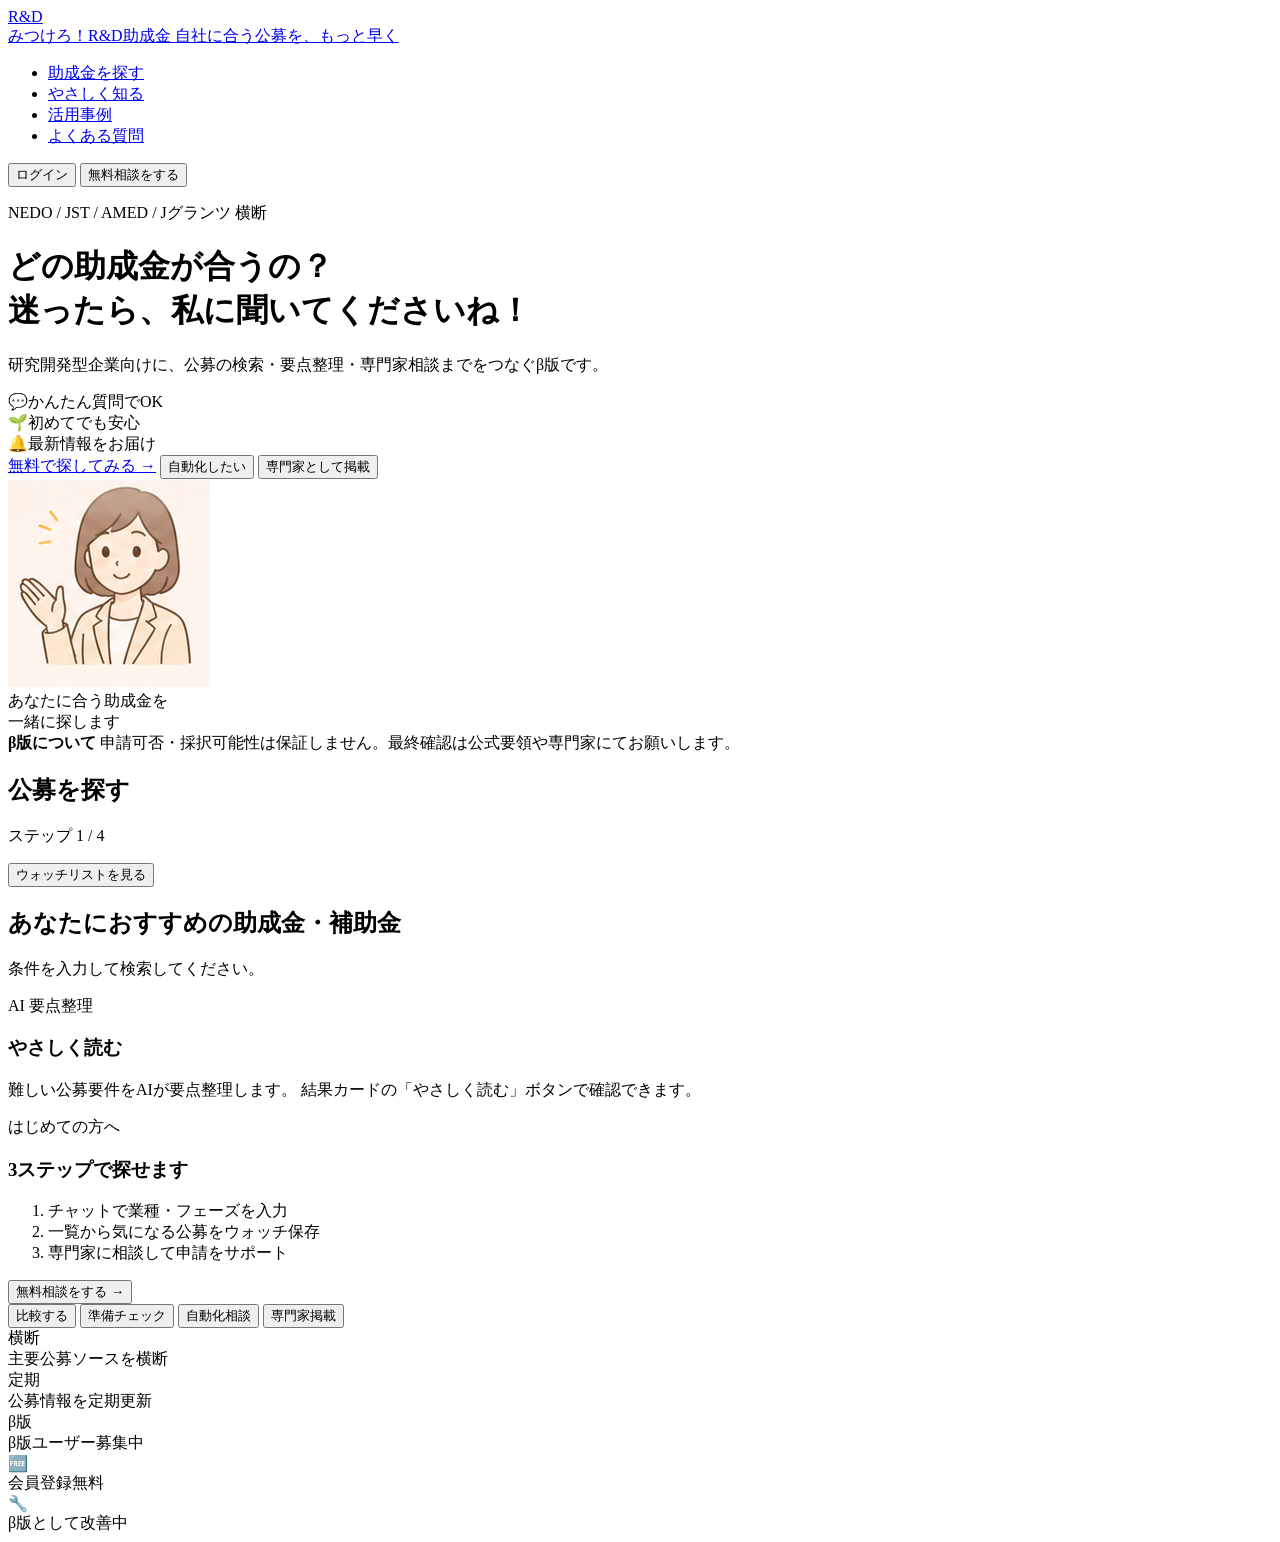
==== grant_mvp/static/index.html @ ca860a26 "Prepare β release for Render deployment - Switch HOST/PORT to Render-compatible defaults (0.0.0.0 / " ====
<!doctype html>
<html lang="ja">
<head>
  <meta charset="utf-8" />
  <meta name="viewport" content="width=device-width, initial-scale=1" />
  <title>研究開発資金ナビ β</title>
  <link rel="stylesheet" href="/style.css" />
</head>
<body>
<nav class="site-nav">
  <div class="site-nav__inner">
    <a class="site-nav__logo" href="/">
      <span class="logo-mark">R&D</span>
      <div class="logo-text-group">
        <span class="logo-text">みつけろ！R&D助成金</span>
        <span class="logo-sub">自社に合う公募を、もっと早く</span>
      </div>
    </a>
    <ul class="site-nav__links">
      <li><a href="#search">助成金を探す</a></li>
      <li><a href="#">やさしく知る</a></li>
      <li><a href="#">活用事例</a></li>
      <li><a href="#">よくある質問</a></li>
    </ul>
    <div class="site-nav__cta">
      <button class="button button--ghost">ログイン</button>
      <button class="button button--primary-warm" data-lead-type="feedback">無料相談をする</button>
    </div>
  </div>
</nav>
  <header class="hero">
    <div class="hero__copy">
      <p class="eyebrow">NEDO / JST / AMED / Jグランツ 横断</p>
      <h1>どの助成金が合うの？<br><span class="hero-accent">迷ったら、私に聞いてくださいね！</span></h1>
      <p class="lead">研究開発型企業向けに、公募の検索・要点整理・専門家相談までをつなぐβ版です。</p>
      <div class="trust-points">
        <div class="trust-point"><span class="trust-icon">💬</span><span>かんたん質問でOK</span></div>
        <div class="trust-point"><span class="trust-icon">🌱</span><span>初めてでも安心</span></div>
        <div class="trust-point"><span class="trust-icon">🔔</span><span>最新情報をお届け</span></div>
      </div>
      <div class="hero__actions">
        <a class="button button--primary-warm" href="#search">無料で探してみる →</a>
        <button class="button" data-lead-type="automation_pack">自動化したい</button>
        <button class="button" data-lead-type="expert_listing">専門家として掲載</button>
      </div>
    </div>
    <aside class="hero__preview">
      <div class="hero-character-wrap">
        <img
          src="images/assistant.png"
          alt="助成金探しを案内するアシスタント"
          class="hero-character-image"
        />
        <div class="hero-speech-bubble">
          あなたに合う助成金を<br>一緒に探します
        </div>
      </div>
      <div class="beta-notice">
        <strong>β版について</strong>
        申請可否・採択可能性は保証しません。最終確認は公式要領や専門家にてお願いします。
      </div>
    </aside>
  </header>

  <main>
    <section id="search" class="card chat-card">
      <div class="chat-header">
        <div>
          <h2>公募を探す</h2>
          <p class="chat-progress" id="chatProgress">ステップ 1 / 4</p>
        </div>
        <button class="button button--small" id="showWatchlist">ウォッチリストを見る</button>
      </div>
      <div id="chatMessages" class="chat-messages" aria-live="polite"></div>
      <div id="chatInput" class="chat-input-row" hidden>
        <input id="chatTextInput" type="text" class="chat-text-input" placeholder="自由に入力..." autocomplete="off" />
        <button id="chatSendBtn" type="button" class="button button--primary chat-send-btn">送信</button>
      </div>
    </section>

    <section class="layout">
      <div>
        <div class="section-title compact">
          <h2>あなたにおすすめの助成金・補助金</h2>
          <p id="resultMeta">条件を入力して検索してください。</p>
        </div>
        <div id="results" class="result-list"></div>
      </div>
      <aside class="side-panel">
        <div class="side-feature-card side-feature-card--mint">
          <div class="side-feature-card__eyebrow">AI 要点整理</div>
          <h3 class="side-feature-card__title">やさしく読む</h3>
          <p class="side-feature-card__desc">
            難しい公募要件をAIが要点整理します。
            結果カードの「やさしく読む」ボタンで確認できます。
          </p>
        </div>
        <div class="side-feature-card side-feature-card--warm">
          <div class="side-feature-card__eyebrow">はじめての方へ</div>
          <h3 class="side-feature-card__title">3ステップで探せます</h3>
          <ol class="side-steps">
            <li>チャットで業種・フェーズを入力</li>
            <li>一覧から気になる公募をウォッチ保存</li>
            <li>専門家に相談して申請をサポート</li>
          </ol>
          <button class="button button--small button--primary-warm"
                  data-lead-type="feedback">無料相談をする →</button>
        </div>
        <div class="side-actions">
          <button class="button button--small" id="runCompare">比較する</button>
          <button class="button button--small" id="runReadiness">準備チェック</button>
          <button class="button button--small" data-lead-type="automation_pack">自動化相談</button>
          <button class="button button--small" data-lead-type="expert_listing">専門家掲載</button>
        </div>
        <div id="sideOutput" class="side-output"></div>
      </aside>
    </section>
  </main>

  <section class="trust-banner">
    <div class="trust-banner__inner">
      <div class="trust-stat">
        <div class="trust-stat__num">横断</div>
        <div class="trust-stat__label">主要公募ソースを横断</div>
      </div>
      <div class="trust-divider"></div>
      <div class="trust-stat">
        <div class="trust-stat__num">定期</div>
        <div class="trust-stat__label">公募情報を定期更新</div>
      </div>
      <div class="trust-divider"></div>
      <div class="trust-stat">
        <div class="trust-stat__num">β版</div>
        <div class="trust-stat__label">β版ユーザー募集中</div>
      </div>
      <div class="trust-divider"></div>
      <div class="trust-stat">
        <div class="trust-stat__icon">🆓</div>
        <div class="trust-stat__label">会員登録無料</div>
      </div>
      <div class="trust-divider"></div>
      <div class="trust-stat">
        <div class="trust-stat__icon">🔧</div>
        <div class="trust-stat__label">β版として改善中</div>
      </div>
    </div>
  </section>

  <dialog id="leadDialog">
    <form method="dialog" class="dialog-form" id="leadForm">
      <button type="button" class="dialog-close" aria-label="閉じる" data-dialog-close>×</button>
      <h2 id="leadTitle">お問い合わせ</h2>
      <p id="leadDescription">β版のため、送信内容をもとに個別確認します。</p>
      <input type="hidden" name="lead_type" />
      <input type="hidden" name="grant_id" />
      <input type="hidden" name="grant_title" />
      <label>お名前<input name="name" required /></label>
      <label>会社名<input name="company" /></label>
      <label>メールアドレス<input name="email" type="email" required /></label>
      <label>役割・肩書き<input name="role" placeholder="例：代表、研究開発責任者、中小企業診断士" /></label>
      <label>相談内容<textarea name="message" rows="5" placeholder="探している公募、申請で困っていること、掲載希望内容など"></textarea></label>
      <div class="form-actions">
        <button class="button button--primary" value="submit" type="submit">送信する</button>
        <button type="button" class="button" data-dialog-close>キャンセル</button>
      </div>
      <p class="form-note" id="leadStatus"></p>
    </form>
  </dialog>

  <script src="/app.js"></script>
</body>
</html>
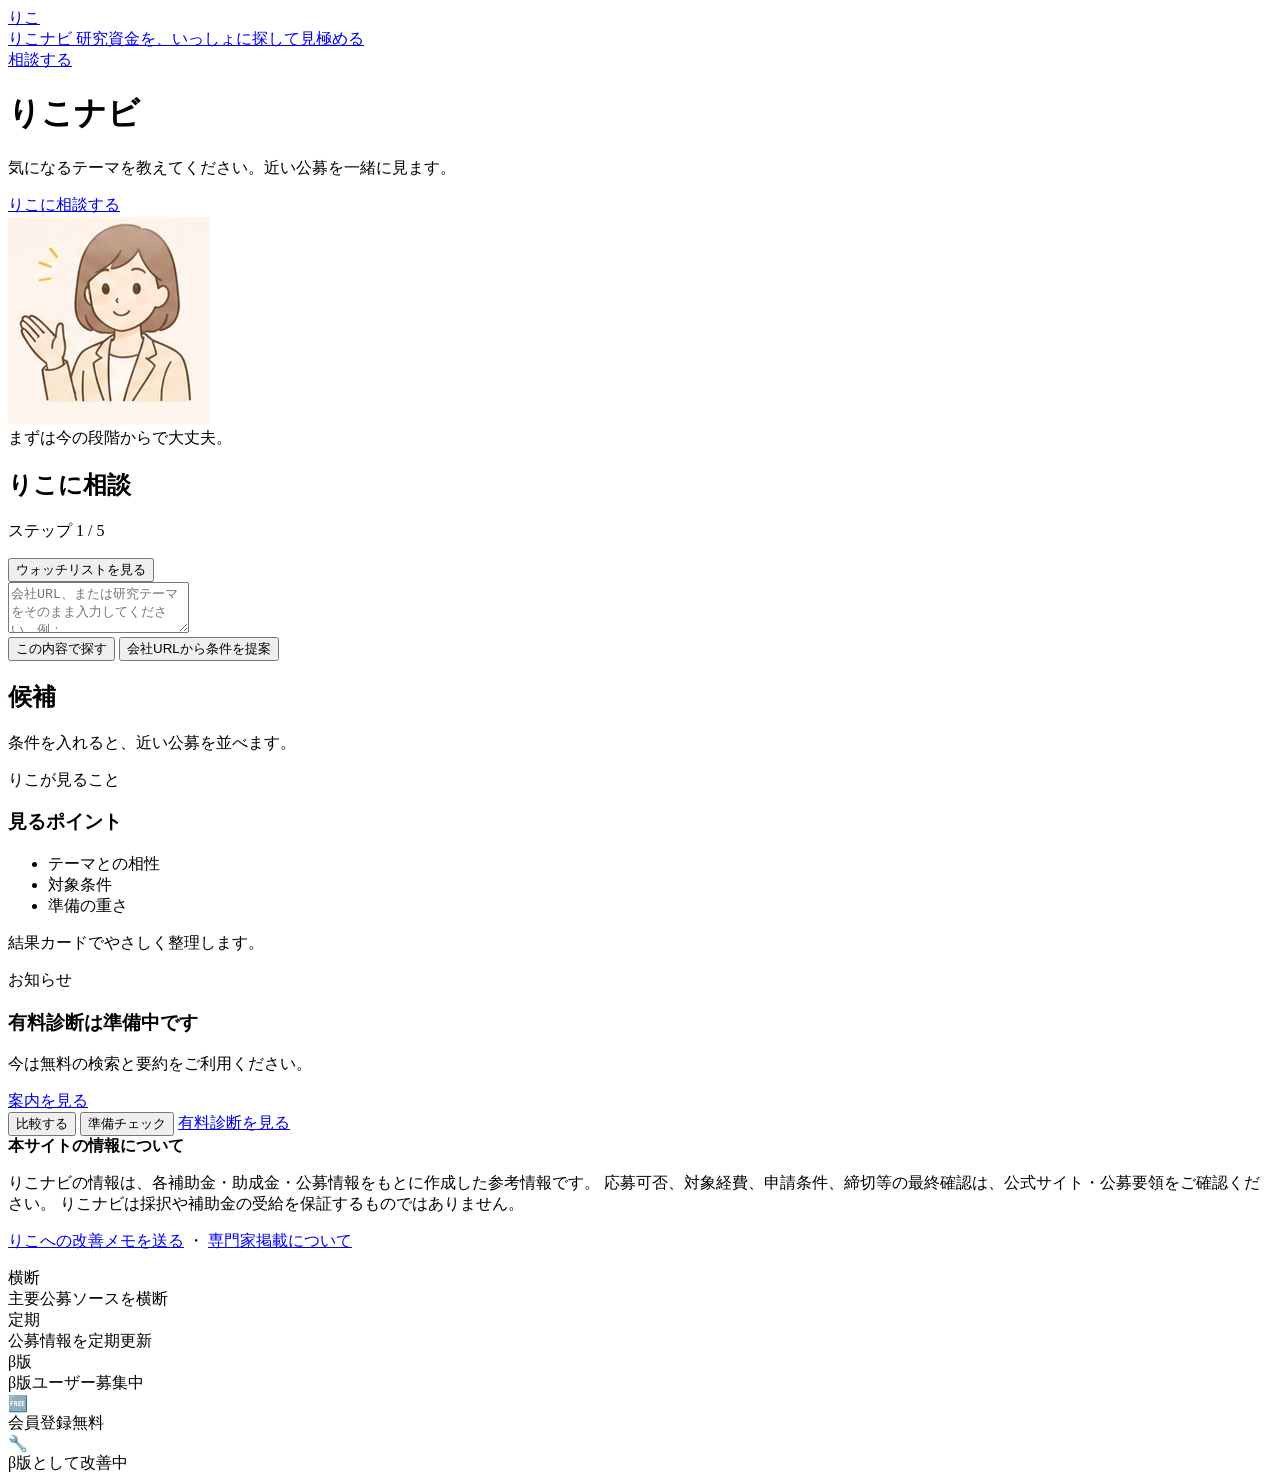
==== commit e1caf364: "Update Riko Navi beta for Render" ====
--- a/grant_mvp/static/index.html
+++ b/grant_mvp/static/index.html
@@ -3,45 +3,29 @@
 <head>
   <meta charset="utf-8" />
   <meta name="viewport" content="width=device-width, initial-scale=1" />
-  <title>研究開発資金ナビ β</title>
-  <link rel="stylesheet" href="/style.css" />
+  <title>りこナビ β｜研究資金を、いっしょに探して見極める</title>
+  <link rel="stylesheet" href="/style.css?v=20260531-url-auto" />
 </head>
 <body>
 <nav class="site-nav">
   <div class="site-nav__inner">
     <a class="site-nav__logo" href="/">
-      <span class="logo-mark">R&D</span>
+      <span class="logo-mark">りこ</span>
       <div class="logo-text-group">
-        <span class="logo-text">みつけろ！R&D助成金</span>
-        <span class="logo-sub">自社に合う公募を、もっと早く</span>
+        <span class="logo-text">りこナビ</span>
+        <span class="logo-sub">研究資金を、いっしょに探して見極める</span>
       </div>
     </a>
-    <ul class="site-nav__links">
-      <li><a href="#search">助成金を探す</a></li>
-      <li><a href="#">やさしく知る</a></li>
-      <li><a href="#">活用事例</a></li>
-      <li><a href="#">よくある質問</a></li>
-    </ul>
-    <div class="site-nav__cta">
-      <button class="button button--ghost">ログイン</button>
-      <button class="button button--primary-warm" data-lead-type="feedback">無料相談をする</button>
-    </div>
+    <div class="site-nav__spacer"></div>
+    <a class="button button--small button--ghost" href="#search">相談する</a>
   </div>
 </nav>
   <header class="hero">
     <div class="hero__copy">
-      <p class="eyebrow">NEDO / JST / AMED / Jグランツ 横断</p>
-      <h1>どの助成金が合うの？<br><span class="hero-accent">迷ったら、私に聞いてくださいね！</span></h1>
-      <p class="lead">研究開発型企業向けに、公募の検索・要点整理・専門家相談までをつなぐβ版です。</p>
-      <div class="trust-points">
-        <div class="trust-point"><span class="trust-icon">💬</span><span>かんたん質問でOK</span></div>
-        <div class="trust-point"><span class="trust-icon">🌱</span><span>初めてでも安心</span></div>
-        <div class="trust-point"><span class="trust-icon">🔔</span><span>最新情報をお届け</span></div>
-      </div>
+      <h1>りこナビ</h1>
+      <p class="lead">気になるテーマを教えてください。近い公募を一緒に見ます。</p>
       <div class="hero__actions">
-        <a class="button button--primary-warm" href="#search">無料で探してみる →</a>
-        <button class="button" data-lead-type="automation_pack">自動化したい</button>
-        <button class="button" data-lead-type="expert_listing">専門家として掲載</button>
+        <a class="button button--primary-warm" href="#search">りこに相談する</a>
       </div>
     </div>
     <aside class="hero__preview">
@@ -52,12 +36,8 @@
           class="hero-character-image"
         />
         <div class="hero-speech-bubble">
-          あなたに合う助成金を<br>一緒に探します
+          まずは今の段階からで大丈夫。
         </div>
-      </div>
-      <div class="beta-notice">
-        <strong>β版について</strong>
-        申請可否・採択可能性は保証しません。最終確認は公式要領や専門家にてお願いします。
       </div>
     </aside>
   </header>
@@ -66,13 +46,21 @@
     <section id="search" class="card chat-card">
       <div class="chat-header">
         <div>
-          <h2>公募を探す</h2>
-          <p class="chat-progress" id="chatProgress">ステップ 1 / 4</p>
+          <h2>りこに相談</h2>
+          <p class="chat-progress" id="chatProgress">ステップ 1 / 5</p>
         </div>
         <button class="button button--small" id="showWatchlist">ウォッチリストを見る</button>
       </div>
+      <div class="quick-start">
+        <textarea id="quickSearchText" rows="3" placeholder="会社URL、または研究テーマをそのまま入力してください。例：https://example.co.jp / 食品残渣を使った発酵素材の試作費を探したい"></textarea>
+        <div class="quick-start__actions">
+          <button class="button button--primary-warm" id="quickSearchBtn" type="button">この内容で探す</button>
+          <button class="button" id="companyUrlBtn" type="button">会社URLから条件を提案</button>
+        </div>
+      </div>
       <div id="chatMessages" class="chat-messages" aria-live="polite"></div>
       <div id="chatInput" class="chat-input-row" hidden>
+        <p id="chatInputHint" class="chat-input-hint">選択肢にないときだけ入力してください。</p>
         <input id="chatTextInput" type="text" class="chat-text-input" placeholder="自由に入力..." autocomplete="off" />
         <button id="chatSendBtn" type="button" class="button button--primary chat-send-btn">送信</button>
       </div>
@@ -81,41 +69,53 @@
     <section class="layout">
       <div>
         <div class="section-title compact">
-          <h2>あなたにおすすめの助成金・補助金</h2>
-          <p id="resultMeta">条件を入力して検索してください。</p>
+          <h2>候補</h2>
+          <p id="resultMeta">条件を入れると、近い公募を並べます。</p>
         </div>
         <div id="results" class="result-list"></div>
       </div>
       <aside class="side-panel">
         <div class="side-feature-card side-feature-card--mint">
-          <div class="side-feature-card__eyebrow">AI 要点整理</div>
-          <h3 class="side-feature-card__title">やさしく読む</h3>
-          <p class="side-feature-card__desc">
-            難しい公募要件をAIが要点整理します。
-            結果カードの「やさしく読む」ボタンで確認できます。
-          </p>
+          <div class="side-feature-card__eyebrow">りこが見ること</div>
+          <h3 class="side-feature-card__title">見るポイント</h3>
+          <ul class="side-steps">
+            <li>テーマとの相性</li>
+            <li>対象条件</li>
+            <li>準備の重さ</li>
+          </ul>
+          <p class="side-feature-card__desc">結果カードでやさしく整理します。</p>
         </div>
         <div class="side-feature-card side-feature-card--warm">
-          <div class="side-feature-card__eyebrow">はじめての方へ</div>
-          <h3 class="side-feature-card__title">3ステップで探せます</h3>
-          <ol class="side-steps">
-            <li>チャットで業種・フェーズを入力</li>
-            <li>一覧から気になる公募をウォッチ保存</li>
-            <li>専門家に相談して申請をサポート</li>
-          </ol>
-          <button class="button button--small button--primary-warm"
-                  data-lead-type="feedback">無料相談をする →</button>
+          <div class="side-feature-card__eyebrow">お知らせ</div>
+          <h3 class="side-feature-card__title">有料診断は準備中です</h3>
+          <p class="side-feature-card__desc">今は無料の検索と要約をご利用ください。</p>
+          <a class="button button--small" href="/paid.html">案内を見る</a>
         </div>
         <div class="side-actions">
           <button class="button button--small" id="runCompare">比較する</button>
           <button class="button button--small" id="runReadiness">準備チェック</button>
-          <button class="button button--small" data-lead-type="automation_pack">自動化相談</button>
-          <button class="button button--small" data-lead-type="expert_listing">専門家掲載</button>
+          <a class="button button--small" href="/paid.html">有料診断を見る</a>
         </div>
         <div id="sideOutput" class="side-output"></div>
       </aside>
     </section>
   </main>
+
+  <section class="site-disclaimer">
+    <div class="site-disclaimer__inner">
+      <strong>本サイトの情報について</strong>
+      <p>
+        りこナビの情報は、各補助金・助成金・公募情報をもとに作成した参考情報です。
+        応募可否、対象経費、申請条件、締切等の最終確認は、公式サイト・公募要領をご確認ください。
+        りこナビは採択や補助金の受給を保証するものではありません。
+      </p>
+      <p class="site-disclaimer__links">
+        <a href="#" data-lead-type="feedback">りこへの改善メモを送る</a>
+        <span aria-hidden="true">・</span>
+        <a href="#" data-lead-type="expert_listing">専門家掲載について</a>
+      </p>
+    </div>
+  </section>
 
   <section class="trust-banner">
     <div class="trust-banner__inner">
@@ -167,6 +167,6 @@
     </form>
   </dialog>
 
-  <script src="/app.js"></script>
+  <script src="/app.js?v=20260601-deadline-status"></script>
 </body>
 </html>
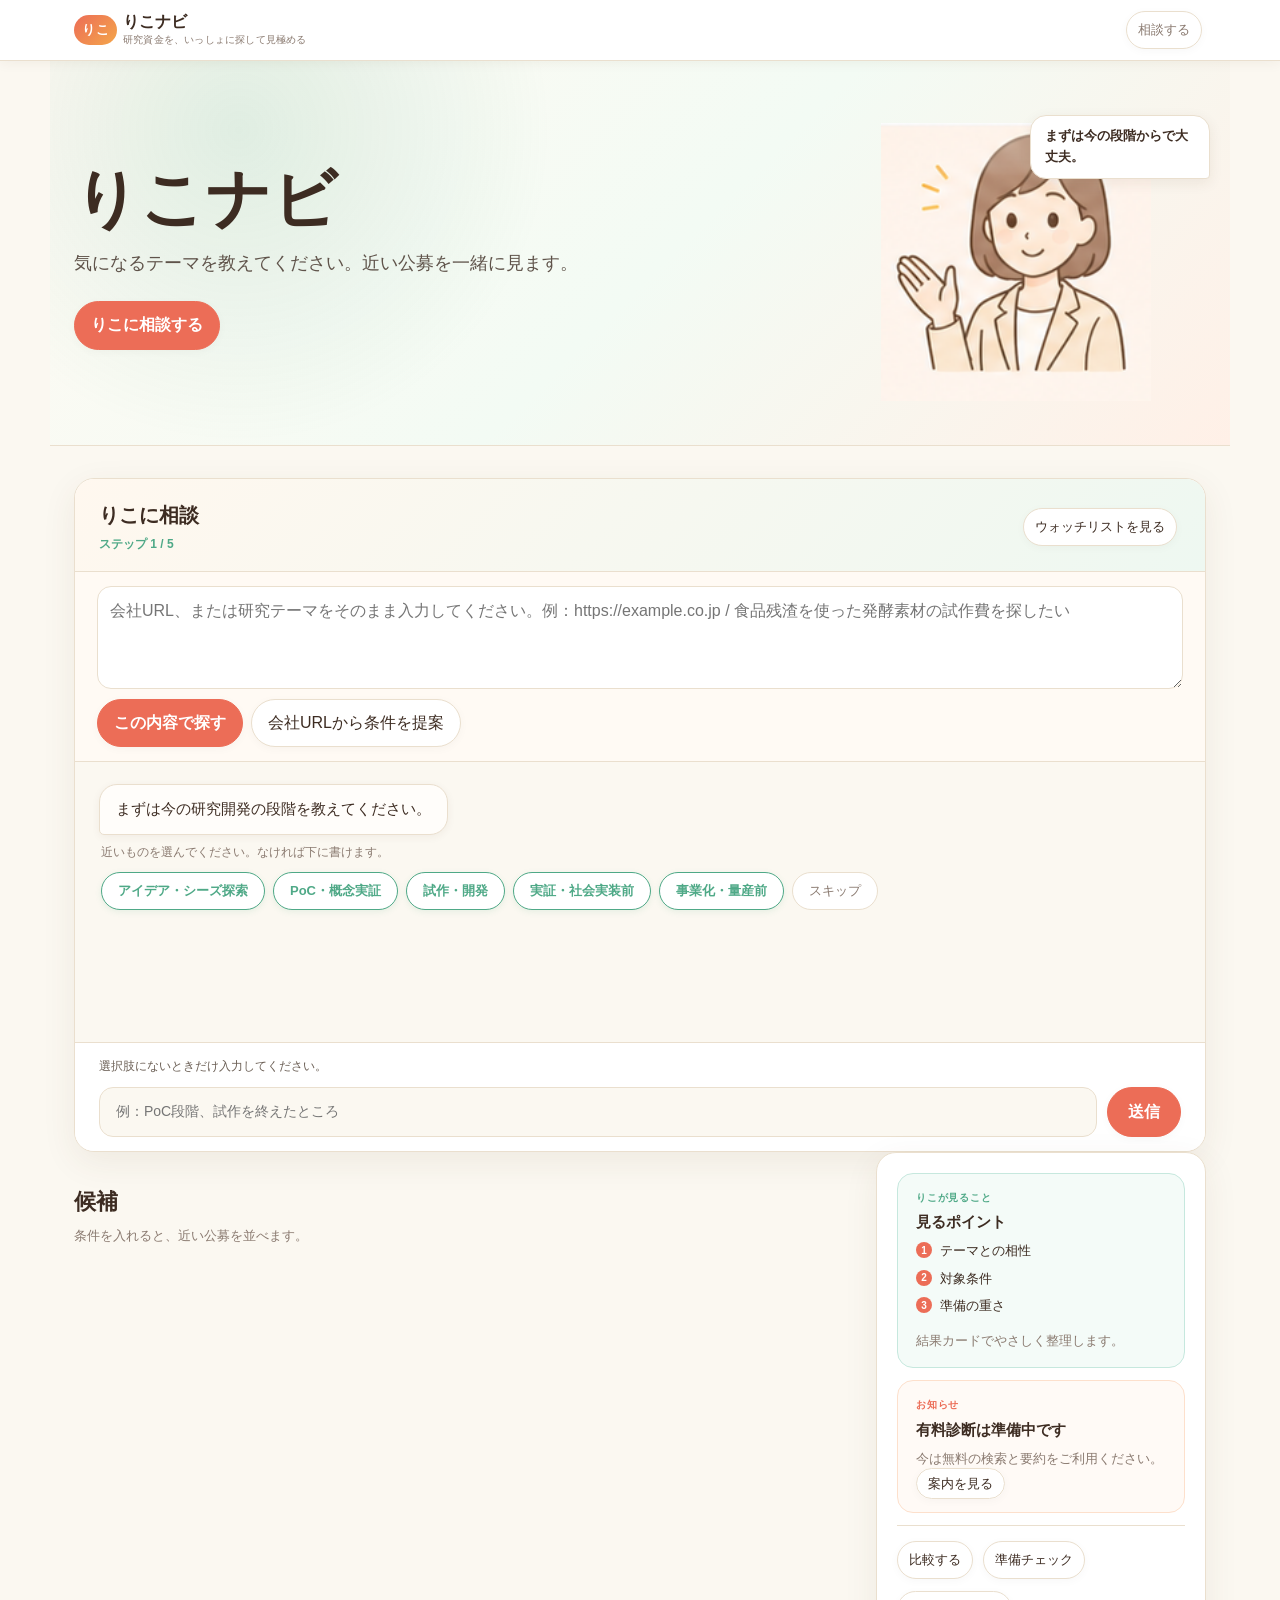
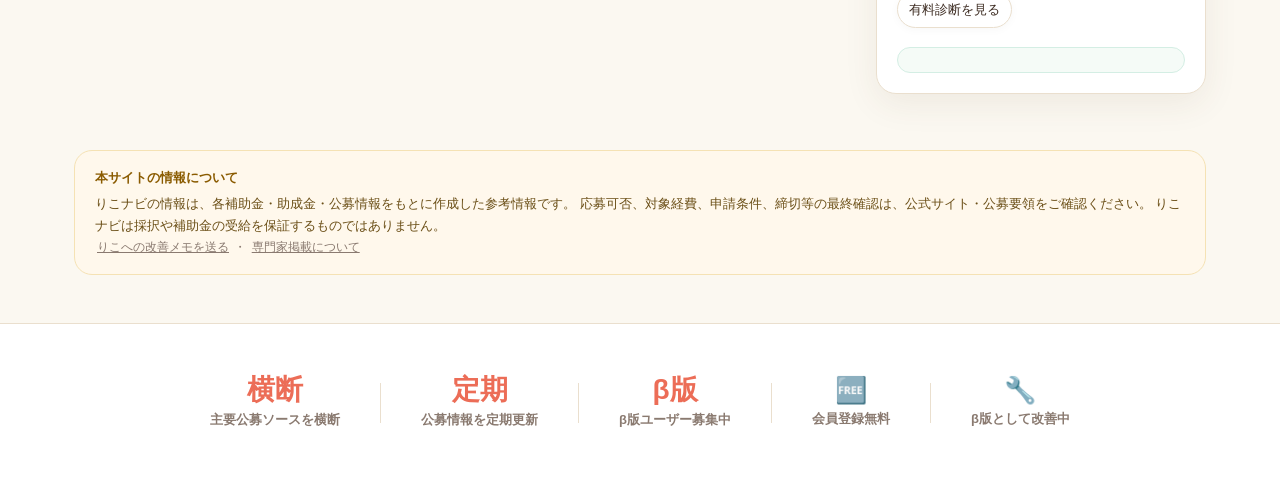
==== commit f325c5f0: "Improve friendly grant summaries" ====
--- a/grant_mvp/static/index.html
+++ b/grant_mvp/static/index.html
@@ -4,7 +4,7 @@
   <meta charset="utf-8" />
   <meta name="viewport" content="width=device-width, initial-scale=1" />
   <title>りこナビ β｜研究資金を、いっしょに探して見極める</title>
-  <link rel="stylesheet" href="/style.css?v=20260531-url-auto" />
+  <link rel="stylesheet" href="style.css?v=20260531-url-auto" />
 </head>
 <body>
 <nav class="site-nav">
@@ -167,6 +167,6 @@
     </form>
   </dialog>
 
-  <script src="/app.js?v=20260601-deadline-status"></script>
+  <script src="app.js?v=20260606-no-auto-focus"></script>
 </body>
 </html>
--- a/grant_mvp/static/style.css
+++ b/grant_mvp/static/style.css
@@ -0,0 +1,1132 @@
+:root{
+  --bg:#fbf8f1;
+  --card:#ffffff;
+  --ink:#3d2c22;
+  --muted:#8a7a70;
+  --line:#eadfce;
+  --accent:#ec6d57;
+  --accent-2:#4fa987;
+  --accent-3:#6f99d6;
+  --accent-warm:#f4a64a;
+  --shadow:0 10px 34px rgba(93,64,42,.08);
+  --radius-card:20px;
+}
+*{box-sizing:border-box}body{margin:0;background:var(--bg);color:var(--ink);font-family:-apple-system,BlinkMacSystemFont,"Hiragino Sans","Yu Gothic",sans-serif;line-height:1.65}button,input,select,textarea{font:inherit}main{max-width:1180px;margin:0 auto;padding:24px}.hero{display:grid;grid-template-columns:minmax(0,1fr) 320px;gap:28px;max-width:1180px;margin:0 auto;padding:56px 24px 28px}.eyebrow{color:var(--accent-2);font-weight:700;letter-spacing:.08em}.hero h1{font-size:clamp(32px,5vw,58px);line-height:1.08;margin:10px 0}.lead{font-size:18px;color:var(--muted);max-width:720px}.hero__actions,.form-actions{display:flex;gap:10px;flex-wrap:wrap;align-items:center}.button{border:1px solid var(--line);background:#fff;color:var(--ink);border-radius:999px;padding:10px 16px;cursor:pointer;text-decoration:none;box-shadow:0 2px 10px rgba(0,0,0,.03)}.button:hover{transform:translateY(-1px)}.button--primary{background:var(--accent);color:white;border-color:var(--accent)}.button--small{font-size:13px;padding:7px 11px;margin:3px 4px 3px 0}.notice,.card,.side-panel,.result-card,.mini-card{background:var(--card);border:1px solid var(--line);border-radius:24px;box-shadow:var(--shadow)}.notice{padding:20px;align-self:start}.card{padding:24px}.section-title h2{margin:0;font-size:26px}.section-title p{margin:4px 0 18px;color:var(--muted)}.compact{margin:28px 0 12px}.grid-form{display:grid;grid-template-columns:repeat(4,minmax(0,1fr));gap:14px}.grid-form label,.dialog-form label{display:flex;flex-direction:column;font-weight:700;font-size:13px;color:#554b42;gap:5px}.grid-form input,.grid-form select,.dialog-form input,.dialog-form textarea{border:1px solid var(--line);border-radius:14px;background:#fff;padding:11px 12px;color:var(--ink)}.wide{grid-column:1/-1}.source-box{border:1px dashed var(--line);border-radius:16px;padding:12px;display:flex;gap:16px;flex-wrap:wrap}.source-box label{display:inline-flex;flex-direction:row;align-items:center}.layout{display:grid;grid-template-columns:minmax(0,1fr) 330px;gap:22px}.result-list{display:grid;gap:14px}.result-card{padding:18px}.result-card h3{margin:0 0 8px;font-size:19px}.meta{display:flex;gap:8px;flex-wrap:wrap;margin:10px 0}.pill{display:inline-flex;border-radius:999px;padding:3px 9px;background:#f0e8de;color:#554b42;font-size:12px}.pill--score{background:#e4f0ec;color:#245f55;font-weight:700}.result-actions{display:flex;flex-wrap:wrap;gap:8px;margin-top:12px}.details{margin-top:12px;padding:12px;border-radius:14px;background:#fbf7f1;color:#413b35;white-space:pre-wrap}.side-panel{padding:18px;position:sticky;top:14px;align-self:start}.mini-card{box-shadow:none;padding:14px;margin:10px 0}.mini-card p{margin:6px 0;color:var(--muted);font-size:14px}.side-output{font-size:13px;background:#fbf7f1;border-radius:16px;padding:12px;margin-top:12px;white-space:pre-wrap;max-height:360px;overflow:auto}dialog{border:0;border-radius:24px;padding:0;box-shadow:0 24px 80px rgba(0,0,0,.28);max-width:560px;width:calc(100vw - 32px)}dialog::backdrop{background:rgba(38,31,24,.42)}.dialog-form{padding:24px;display:grid;gap:12px}.dialog-close{position:absolute;right:14px;top:12px;border:0;background:transparent;font-size:24px;cursor:pointer}.form-note{color:var(--accent-2);font-weight:700}@media(max-width:880px){.hero,.layout{grid-template-columns:1fr}.grid-form{grid-template-columns:1fr 1fr}.side-panel{position:static}}@media(max-width:620px){.grid-form{grid-template-columns:1fr}.hero{padding-top:32px}}
+.sum-source{font-size:11px;color:var(--muted);padding-bottom:8px;margin-bottom:10px;border-bottom:1px solid var(--line)}
+.sum-row{display:flex;gap:10px;padding:7px 0;border-bottom:1px solid #ede5db;align-items:flex-start}
+.sum-row:last-child{border-bottom:none}
+.sum-label{flex:0 0 120px;font-size:12px;font-weight:700;color:#7a6050;padding-top:3px}
+.sum-row>span,.sum-row>ul{flex:1;font-size:13px;line-height:1.6;margin:0;padding:0}
+.sum-row>ul{list-style:none;padding-left:0}
+.sum-row>ul li{padding:2px 0 2px 14px;position:relative}
+.sum-row>ul li::before{content:"•";position:absolute;left:0;color:var(--accent)}
+.sum-unknown{color:var(--muted);font-style:italic}
+.sum-row>ul.sum-unknown li{color:var(--muted)}
+@media(max-width:620px){.sum-row{flex-direction:column;gap:3px}.sum-label{flex:none;width:auto}}
+/* ---- Chat UI ---- */
+.chat-card{padding:0;overflow:hidden}
+.chat-header{display:flex;align-items:center;justify-content:space-between;padding:18px 22px 14px;border-bottom:1px solid var(--line)}
+.chat-header h2{margin:0;font-size:22px}
+.quick-start{padding:14px 22px;border-bottom:1px solid var(--line);background:#fffaf4;display:grid;gap:10px}
+.quick-start textarea{width:100%;border:1px solid var(--line);border-radius:14px;background:#fff;padding:11px 12px;color:var(--ink);resize:vertical}
+.quick-start__actions{display:flex;gap:8px;flex-wrap:wrap}
+.chat-progress{margin:2px 0 0;font-size:12px;color:var(--muted);font-weight:600}
+.chat-messages{padding:20px 22px;min-height:260px;max-height:440px;overflow-y:auto;display:flex;flex-direction:column;gap:14px}
+.chat-msg{display:flex;flex-direction:column;gap:8px}
+.chat-msg--bot{align-items:flex-start}
+.chat-msg--user{align-items:flex-end}
+.chat-bubble{max-width:82%;padding:11px 15px;border-radius:18px;font-size:15px;line-height:1.6;word-break:break-word}
+.chat-msg--bot .chat-bubble{background:var(--bg);border:1px solid var(--line);border-bottom-left-radius:5px}
+.chat-msg--user .chat-bubble{background:var(--accent);color:#fff;border-bottom-right-radius:5px}
+.chat-chips{display:flex;flex-wrap:wrap;gap:7px;padding:2px 0 2px 2px}
+.chip-btn{border:1.5px solid var(--accent-2);background:#fff;color:var(--accent-2);border-radius:999px;padding:6px 14px;font-size:13px;font-weight:600;cursor:pointer;transition:background .14s,color .14s}
+.chip-btn:hover:not(:disabled){background:var(--accent-2);color:#fff}
+.chip-btn--skip{border-color:var(--line);color:var(--muted);font-weight:400}
+.chip-btn--skip:hover:not(:disabled){background:var(--bg);color:var(--ink)}
+.chip-btn:disabled{opacity:.38;cursor:not-allowed}
+.chat-input-row{display:flex;flex-wrap:wrap;gap:10px;padding:14px 22px;border-top:1px solid var(--line);background:var(--bg)}
+.chat-input-row[hidden]{display:none}
+.chat-choice-hint,.chat-input-hint{font-size:12px;color:var(--muted);line-height:1.6;margin:0}
+.chat-choice-hint{padding-left:2px}
+.chat-input-hint{flex:0 0 100%}
+.chat-text-input{flex:1;border:1px solid var(--line);border-radius:14px;padding:10px 14px;font-size:14px;background:#fff;color:var(--ink);outline:none;transition:border-color .15s}
+.chat-text-input:focus{border-color:var(--accent-2)}
+.chat-send-btn{flex-shrink:0}
+/* ---- Summary card (やさしく読む) ---- */
+.sum-overview{font-size:16px;font-weight:700;line-height:1.6;color:var(--ink);padding:4px 0 2px}
+.sum-purpose{font-size:14px;color:var(--muted);line-height:1.6;padding-bottom:10px;border-bottom:1px solid var(--line)}
+.sum-tags{display:flex;flex-wrap:wrap;gap:6px;padding:10px 0}
+.sum-tag{display:inline-flex;align-items:center;gap:4px;background:var(--bg);border:1px solid var(--line);border-radius:999px;padding:4px 10px;font-size:12px;color:var(--muted)}
+.sum-section{padding:10px 0;border-bottom:1px solid var(--line)}
+.sum-section:last-child{border-bottom:none}
+.sum-section-head{font-size:13px;font-weight:700;color:var(--ink);margin-bottom:6px}
+.sum-list{margin:0;padding-left:0;list-style:none}
+.sum-list li{font-size:13px;line-height:1.65;padding:2px 0 2px 14px;position:relative;color:#413b35}
+.sum-list li::before{content:"·";position:absolute;left:0;color:var(--accent)}
+.sum-section:has(.sum-list) .sum-section-head{color:var(--accent-2)}
+.sum-soft-unknown{font-size:13px;color:var(--muted);font-style:italic;padding:8px 0}
+.match-reasons{margin-top:10px}
+.match-reasons-head{margin:0 0 4px;font-size:12px;font-weight:700;color:var(--accent-2)}
+.match-reasons ul{margin:0;padding-left:0;list-style:none;display:flex;flex-direction:column;gap:2px}
+.match-reasons li{font-size:12px;color:#554b42;padding-left:14px;position:relative}
+.match-reasons li::before{content:"→";position:absolute;left:0;color:var(--accent-2);font-size:10px;top:3px}
+
+/* ---- Site Nav ---- */
+.site-nav {
+  background: #fff;
+  border-bottom: 1px solid var(--line);
+  position: sticky;
+  top: 0;
+  z-index: 100;
+  box-shadow: 0 2px 12px rgba(80,50,30,.06);
+}
+.site-nav__inner {
+  max-width: 1180px;
+  margin: 0 auto;
+  padding: 0 24px;
+  height: 60px;
+  display: flex;
+  align-items: center;
+  gap: 32px;
+}
+.site-nav__logo {
+  display: flex;
+  align-items: center;
+  gap: 6px;
+  text-decoration: none;
+  color: var(--ink);
+  font-weight: 800;
+  font-size: 18px;
+  flex-shrink: 0;
+}
+.logo-icon { font-size: 20px; }
+.logo-badge {
+  font-size: 11px;
+  background: var(--accent);
+  color: #fff;
+  border-radius: 6px;
+  padding: 1px 5px;
+  font-weight: 700;
+}
+.site-nav__links {
+  display: flex;
+  gap: 4px;
+  list-style: none;
+  margin: 0;
+  padding: 0;
+  flex: 1;
+}
+.site-nav__spacer { flex: 1; }
+.site-nav__links a {
+  text-decoration: none;
+  color: var(--muted);
+  font-size: 14px;
+  font-weight: 600;
+  padding: 6px 12px;
+  border-radius: 8px;
+  transition: background .14s, color .14s;
+}
+.site-nav__links a:hover {
+  background: var(--bg);
+  color: var(--ink);
+}
+.site-nav__cta {
+  display: flex;
+  gap: 8px;
+  flex-shrink: 0;
+}
+.button--ghost {
+  background: transparent;
+  border: 1.5px solid var(--line);
+  color: var(--muted);
+}
+.button--ghost:hover {
+  border-color: var(--accent);
+  color: var(--accent);
+}
+.button--primary-warm {
+  background: var(--accent);
+  color: #fff;
+  border-color: var(--accent);
+  font-weight: 700;
+}
+.button--primary-warm:hover {
+  background: #e0553a;
+  transform: translateY(-1px);
+}
+.button--loading {
+  pointer-events: none;
+  opacity: .86;
+}
+.logo-mark {
+  background: linear-gradient(135deg, #ec6d57 0%, #f4a64a 100%);
+  color: #fff;
+  font-size: 13px;
+  font-weight: 900;
+  letter-spacing: .04em;
+  border-radius: 999px;
+  padding: 4px 8px;
+  flex-shrink: 0;
+}
+.logo-text-group {
+  display: flex;
+  flex-direction: column;
+  gap: 1px;
+}
+.site-nav__logo .logo-text {
+  font-size: 16px;
+  font-weight: 800;
+  color: var(--ink);
+  line-height: 1.2;
+}
+.site-nav__logo .logo-sub {
+  font-size: 10px;
+  color: var(--muted);
+  font-weight: 500;
+  letter-spacing: .02em;
+  max-width: 210px;
+  white-space: nowrap;
+  overflow: hidden;
+  text-overflow: ellipsis;
+}
+@media (max-width: 880px) { .site-nav__links { display: none; } }
+@media (max-width: 480px) { .logo-text-group { display: none; } }
+
+/* ---- Hero redesign ---- */
+.hero {
+  background:
+    radial-gradient(circle at 16% 18%, rgba(79,169,135,.16) 0, rgba(79,169,135,0) 30%),
+    linear-gradient(135deg, #fffaf3 0%, #f3fbf4 52%, #fff0e7 100%);
+  border-bottom: 1px solid var(--line);
+  grid-template-columns: minmax(0, 1fr) 380px;
+  align-items: center;
+  gap: 40px;
+  padding: 54px 24px 44px;
+}
+.hero h1 {
+  font-size: clamp(42px, 6vw, 64px);
+  line-height: 1.05;
+  margin: 0 0 14px;
+  letter-spacing: 0;
+}
+.hero .lead {
+  font-size: 18px;
+  line-height: 1.75;
+  margin: 0 0 22px;
+  max-width: 520px;
+  color: #5f534a;
+}
+.hero-accent { color: #d85f4b; }
+.trust-points {
+  display: flex;
+  gap: 10px;
+  flex-wrap: wrap;
+  margin: 24px 0 28px;
+}
+.trust-point {
+  display: flex;
+  align-items: center;
+  gap: 7px;
+  background: rgba(255,255,255,.84);
+  border: 1px solid #e5dccb;
+  border-radius: 999px;
+  padding: 7px 14px;
+  font-size: 13px;
+  font-weight: 600;
+  color: var(--ink);
+  box-shadow: 0 2px 8px rgba(80,50,30,.05);
+}
+.trust-icon { font-size: 16px; }
+.hero__preview {
+  display: flex;
+  flex-direction: column;
+  gap: 24px;
+  align-self: center;
+}
+.hero-chat-preview {
+  background: #fff;
+  border-radius: 20px;
+  border: 1px solid var(--line);
+  box-shadow: var(--shadow);
+  overflow: hidden;
+}
+.hcp-header {
+  display: flex;
+  align-items: center;
+  gap: 10px;
+  padding: 14px 18px;
+  border-bottom: 1px solid var(--line);
+  background: var(--bg);
+}
+.hcp-avatar { font-size: 28px; }
+.hcp-name { font-weight: 700; font-size: 14px; color: var(--ink); }
+.hcp-status { font-size: 11px; color: var(--accent-2); font-weight: 600; }
+.hcp-messages {
+  padding: 16px 18px;
+  display: flex;
+  flex-direction: column;
+  gap: 10px;
+}
+.hcp-msg { display: flex; }
+.hcp-msg--bot { justify-content: flex-start; }
+.hcp-msg--user { justify-content: flex-end; }
+.hcp-bubble {
+  max-width: 86%;
+  padding: 10px 14px;
+  border-radius: 16px;
+  font-size: 13px;
+  line-height: 1.55;
+}
+.hcp-msg--bot .hcp-bubble {
+  background: var(--bg);
+  border: 1px solid var(--line);
+  border-bottom-left-radius: 4px;
+  color: var(--ink);
+}
+.hcp-msg--user .hcp-bubble {
+  background: var(--accent);
+  color: #fff;
+  border-bottom-right-radius: 4px;
+}
+.hcp-chips-demo { display: flex; flex-wrap: wrap; gap: 6px; }
+.hcp-chip {
+  border: 1.5px solid var(--accent-2);
+  color: var(--accent-2);
+  border-radius: 999px;
+  padding: 5px 12px;
+  font-size: 12px;
+  font-weight: 600;
+}
+.hcp-chip--selected { background: var(--accent-2); color: #fff; }
+.hcp-footer {
+  display: flex;
+  align-items: center;
+  gap: 8px;
+  padding: 12px 18px;
+  border-top: 1px solid var(--line);
+  background: var(--bg);
+}
+.hcp-input-demo {
+  flex: 1;
+  background: #fff;
+  border: 1px solid var(--line);
+  border-radius: 10px;
+  padding: 9px 12px;
+  font-size: 13px;
+  color: var(--muted);
+}
+.hcp-send-demo {
+  background: var(--accent);
+  color: #fff;
+  border-radius: 999px;
+  padding: 8px 16px;
+  font-size: 13px;
+  font-weight: 700;
+  cursor: default;
+}
+.beta-notice {
+  background: #fff8f0;
+  border: 1px solid #fde4d0;
+  border-radius: 14px;
+  padding: 12px 16px;
+  font-size: 12px;
+  color: var(--muted);
+  line-height: 1.6;
+}
+.beta-notice strong {
+  color: var(--accent);
+  display: block;
+  margin-bottom: 3px;
+  font-size: 13px;
+}
+/* ---- Hero character ---- */
+.hero-character-wrap {
+  position: relative;
+  display: flex;
+  justify-content: center;
+  align-items: flex-end;
+  min-height: 280px;
+  padding-top: 8px;
+}
+.hero-character {
+  width: 220px;
+  height: auto;
+  display: block;
+  flex-shrink: 0;
+}
+.hero-character-image {
+  width: 270px;
+  max-width: 100%;
+  height: auto;
+  display: block;
+  object-fit: contain;
+  flex-shrink: 0;
+}
+.hero-speech-bubble {
+  position: absolute;
+  top: 0;
+  right: -4px;
+  background: #fff;
+  border: 1.5px solid var(--line);
+  border-radius: 16px 16px 4px 16px;
+  padding: 10px 14px;
+  font-size: 13px;
+  font-weight: 600;
+  color: var(--ink);
+  line-height: 1.6;
+  box-shadow: 0 4px 14px rgba(80,50,30,.08);
+  max-width: 180px;
+}
+@media (max-width: 880px) {
+  .hero { grid-template-columns: 1fr; }
+  .hero__preview { display: none; }
+}
+
+/* ---- Result Card redesign ---- */
+.result-list { display: grid; gap: 16px; }
+.result-card {
+  padding: 22px 24px;
+  border-radius: var(--radius-card);
+  transition: box-shadow .18s, transform .18s;
+}
+.result-card:hover {
+  box-shadow: 0 12px 40px rgba(80,50,30,.13);
+  transform: translateY(-2px);
+}
+.result-card h3 {
+  font-size: 18px;
+  font-weight: 800;
+  color: var(--ink);
+  line-height: 1.3;
+  margin: 0 0 10px;
+}
+.meta {
+  display: flex;
+  gap: 6px;
+  flex-wrap: wrap;
+  margin: 0 0 12px;
+}
+.pill {
+  display: inline-flex;
+  border-radius: 999px;
+  padding: 4px 10px;
+  background: #f5ede4;
+  color: #6b5040;
+  font-size: 12px;
+  font-weight: 600;
+  border: 1px solid #ede0d4;
+}
+.pill--score {
+  background: #e6f6f0;
+  color: #1e7a5e;
+  border-color: #c6e8de;
+  font-weight: 800;
+}
+.score-pill {
+  gap: 4px;
+}
+.score-pill--excellent {
+  background: #dff7e9;
+  color: #186b45;
+  border-color: #b7e7c8;
+}
+.score-pill--high {
+  background: #e5f7ef;
+  color: #1f7458;
+  border-color: #c3e8d8;
+}
+.score-pill--good {
+  background: #edf7df;
+  color: #55751d;
+  border-color: #d3e9ad;
+}
+.score-pill--mid {
+  background: #fff5d8;
+  color: #8a641c;
+  border-color: #f1d991;
+}
+.score-pill--watch {
+  background: #fff0df;
+  color: #935219;
+  border-color: #f2c79b;
+}
+.score-pill--low,
+.score-pill--far,
+.score-pill--very-low,
+.score-pill--bad {
+  background: #fff0ec;
+  color: #8c4035;
+  border-color: #f0beb5;
+}
+.score-pill--unknown {
+  background: #f2eee8;
+  color: var(--muted);
+  border-color: var(--line);
+}
+.score-guide {
+  display: grid;
+  gap: 5px;
+  margin: -2px 0 12px;
+  max-width: 540px;
+}
+.score-guide__bar {
+  height: 7px;
+  background: #f2e9dd;
+  border-radius: 999px;
+  overflow: hidden;
+}
+.score-guide__fill {
+  display: block;
+  height: 100%;
+  border-radius: inherit;
+}
+.score-guide__text {
+  font-size: 12px;
+  line-height: 1.55;
+  color: var(--muted);
+  font-weight: 600;
+}
+.result-card > p {
+  font-size: 14px;
+  color: var(--muted);
+  line-height: 1.65;
+  margin: 0 0 10px;
+}
+.match-reasons {
+  background: #f5fbf7;
+  border: 1px solid #d4eee4;
+  border-radius: 12px;
+  padding: 10px 14px;
+  margin: 10px 0 0;
+}
+.match-reasons-head {
+  margin: 0 0 6px;
+  font-size: 12px;
+  font-weight: 700;
+  color: var(--accent-2);
+}
+.match-reasons ul {
+  margin: 0;
+  padding-left: 0;
+  list-style: none;
+  display: flex;
+  flex-direction: column;
+  gap: 3px;
+}
+.match-reasons li {
+  font-size: 13px;
+  color: #2e5c43;
+  padding-left: 16px;
+  position: relative;
+  line-height: 1.5;
+}
+.match-reasons li::before {
+  content: "✓";
+  position: absolute;
+  left: 0;
+  color: var(--accent-2);
+  font-size: 11px;
+  font-weight: 700;
+  top: 2px;
+}
+.match-cautions {
+  background: #fff8ec;
+  border: 1px solid #f3d8a8;
+  border-radius: 12px;
+  padding: 10px 14px;
+  margin: 10px 0 0;
+}
+.match-cautions-head {
+  margin: 0 0 6px;
+  font-size: 12px;
+  font-weight: 800;
+  color: #9a5d12;
+}
+.match-cautions ul {
+  margin: 0;
+  padding-left: 0;
+  list-style: none;
+  display: grid;
+  gap: 4px;
+}
+.match-cautions li {
+  font-size: 13px;
+  color: #6b4a19;
+  padding-left: 17px;
+  position: relative;
+  line-height: 1.55;
+}
+.match-cautions li::before {
+  content: "!";
+  position: absolute;
+  left: 0;
+  top: 2px;
+  display: inline-grid;
+  place-items: center;
+  width: 12px;
+  height: 12px;
+  border-radius: 50%;
+  background: #f6b44b;
+  color: #fff;
+  font-size: 9px;
+  font-weight: 800;
+}
+.result-actions {
+  display: flex;
+  flex-wrap: wrap;
+  gap: 8px;
+  margin-top: 14px;
+  padding-top: 14px;
+  border-top: 1px solid var(--line);
+}
+.result-actions [data-action="summary"] {
+  background: #fff3ee;
+  border-color: #fdd4c4;
+  color: var(--accent);
+  font-weight: 700;
+}
+.result-actions [data-action="summary"]:hover {
+  background: var(--accent);
+  color: #fff;
+  border-color: var(--accent);
+}
+.result-actions [data-action="watch"] {
+  background: #f0faf6;
+  border-color: #c6e8de;
+  color: var(--accent-2);
+  font-weight: 600;
+}
+.result-actions [data-action="watch"]:hover {
+  background: var(--accent-2);
+  color: #fff;
+  border-color: var(--accent-2);
+}
+.result-actions [data-action="consult"] {
+  background: #f0f6ff;
+  border-color: #c4d8f8;
+  color: var(--accent-3);
+  font-weight: 600;
+}
+.result-actions [data-action="consult"]:hover {
+  background: var(--accent-3);
+  color: #fff;
+  border-color: var(--accent-3);
+}
+.details {
+  margin-top: 14px;
+  padding: 16px;
+  border-radius: 14px;
+  background: #f8fcfa;
+  border: 1px solid #d4eee4;
+  color: var(--ink);
+}
+
+/* ---- Chat UI redesign ---- */
+.chat-card {
+  border-radius: var(--radius-card);
+}
+.chat-header {
+  padding: 20px 24px 16px;
+  background: linear-gradient(135deg, #fff8ef 0%, #eef8f1 100%);
+}
+.chat-header h2 {
+  font-size: 20px;
+  font-weight: 800;
+}
+.chat-progress {
+  margin: 3px 0 0;
+  font-size: 12px;
+  color: var(--accent-2);
+  font-weight: 700;
+}
+.chat-messages {
+  padding: 22px 24px;
+  min-height: 280px;
+  max-height: 460px;
+  background: var(--bg);
+  gap: 16px;
+}
+.chat-bubble {
+  padding: 12px 16px;
+  border-radius: 18px;
+  line-height: 1.65;
+}
+.chat-msg--bot .chat-bubble {
+  background: #fffdfa;
+  box-shadow: 0 2px 8px rgba(80,50,30,.06);
+}
+.chat-msg--user .chat-bubble {
+  box-shadow: 0 2px 8px rgba(245,105,76,.22);
+}
+.chat-chips {
+  gap: 8px;
+  padding: 2px 0 4px 2px;
+}
+.chip-btn {
+  padding: 7px 16px;
+  transition: background .14s, color .14s, box-shadow .14s;
+  box-shadow: 0 2px 6px rgba(79,169,135,.12);
+}
+.chip-btn:hover:not(:disabled) {
+  box-shadow: 0 3px 10px rgba(79,169,135,.24);
+}
+.chip-btn--skip { box-shadow: none; }
+.chip-btn--skip:hover:not(:disabled) { box-shadow: none; }
+.chat-input-row {
+  padding: 14px 24px;
+  background: #fff;
+}
+.chat-choice-hint {
+  max-width: 82%;
+}
+.chat-input-hint {
+  color: #6b5f55;
+}
+.chat-text-input {
+  border-width: 1.5px;
+  padding: 11px 16px;
+  background: var(--bg);
+  transition: border-color .15s, box-shadow .15s;
+}
+.chat-text-input:focus {
+  border-color: var(--accent-2);
+  box-shadow: 0 0 0 3px rgba(79,169,135,.12);
+  background: #fff;
+}
+.chat-send-btn {
+  background: var(--accent);
+  color: #fff;
+  border-color: var(--accent);
+  font-weight: 700;
+  padding: 11px 20px;
+}
+.chat-send-btn:hover {
+  background: #e0553a;
+  border-color: #e0553a;
+}
+
+/* ---- Layout & Section title ---- */
+main { padding: 32px 24px; }
+.layout { gap: 28px; }
+.section-title.compact { margin: 32px 0 16px; }
+.section-title h2 {
+  font-size: 22px;
+  font-weight: 800;
+  color: var(--ink);
+}
+.section-title p {
+  font-size: 13px;
+  color: var(--muted);
+  margin: 5px 0 0;
+}
+
+/* ---- Side panel redesign ---- */
+.side-panel {
+  padding: 20px;
+  border-radius: var(--radius-card);
+}
+.side-panel__heading {
+  font-size: 13px;
+  font-weight: 700;
+  color: var(--muted);
+  text-transform: uppercase;
+  letter-spacing: .06em;
+  margin: 0 0 12px;
+}
+.mini-card {
+  border-radius: 16px;
+  padding: 16px;
+  margin: 0 0 10px;
+}
+.mini-card:last-of-type { margin-bottom: 0; }
+.mini-card__icon {
+  font-size: 22px;
+  margin-bottom: 6px;
+  display: block;
+}
+.mini-card strong {
+  font-size: 14px;
+  font-weight: 800;
+  color: var(--ink);
+  display: block;
+  margin-bottom: 4px;
+}
+.mini-card p {
+  font-size: 13px;
+  color: var(--muted);
+  line-height: 1.55;
+  margin: 0 0 10px;
+}
+.side-output {
+  font-size: 13px;
+  background: #f5fbf7;
+  border: 1px solid #d4eee4;
+  border-radius: 14px;
+  padding: 12px;
+  margin-top: 12px;
+  white-space: pre-wrap;
+  max-height: 360px;
+  overflow: auto;
+  color: var(--ink);
+}
+
+/* ---- Trust banner ---- */
+.trust-banner {
+  background: #fff;
+  border-top: 1px solid var(--line);
+  padding: 40px 24px;
+  margin-top: 48px;
+}
+.trust-banner__inner {
+  max-width: 1180px;
+  margin: 0 auto;
+  display: flex;
+  align-items: center;
+  justify-content: center;
+  flex-wrap: wrap;
+}
+.trust-stat {
+  display: flex;
+  flex-direction: column;
+  align-items: center;
+  gap: 5px;
+  padding: 12px 40px;
+  text-align: center;
+}
+.trust-stat__num {
+  font-size: 28px;
+  font-weight: 800;
+  color: var(--accent);
+  line-height: 1;
+}
+.trust-stat__num span { font-size: 18px; }
+.trust-stat__icon {
+  font-size: 26px;
+  line-height: 1;
+}
+.trust-stat__label {
+  font-size: 13px;
+  color: var(--muted);
+  font-weight: 600;
+}
+.trust-divider {
+  width: 1px;
+  height: 40px;
+  background: var(--line);
+  flex-shrink: 0;
+}
+@media (max-width: 720px) {
+  .trust-stat { padding: 10px 20px; }
+  .trust-divider { display: none; }
+}
+
+/* ---- Mobile ≤ 620px ---- */
+@media (max-width: 620px) {
+  main { padding: 16px; }
+
+  .hero { padding: 36px 16px 28px; }
+  .lead { font-size: 15px; }
+  .trust-points { gap: 8px; }
+  .trust-point { font-size: 12px; padding: 6px 11px; }
+  .hero__actions { gap: 8px; }
+
+  .chat-header { padding: 14px 16px 12px; }
+  .chat-messages { padding: 14px 16px; min-height: 200px; }
+  .chat-input-row { padding: 10px 16px; }
+  .chat-choice-hint { max-width: 100%; }
+  .chat-bubble { font-size: 14px; }
+
+  .section-title.compact { margin: 24px 0 12px; }
+  .section-title h2 { font-size: 18px; }
+
+  .result-card { padding: 16px; }
+  .result-actions { gap: 6px; }
+
+  .trust-banner { padding: 28px 16px; margin-top: 32px; }
+}
+
+/* ---- Sidebar feature cards ---- */
+.side-feature-card {
+  border: 1px solid var(--line);
+  border-radius: 16px;
+  padding: 16px 18px;
+  margin-bottom: 12px;
+}
+.side-feature-card__eyebrow {
+  font-size: 10px;
+  font-weight: 700;
+  letter-spacing: .08em;
+  text-transform: uppercase;
+  margin-bottom: 4px;
+}
+.side-feature-card__title {
+  font-size: 15px;
+  font-weight: 800;
+  color: var(--ink);
+  margin: 0 0 6px;
+}
+.side-feature-card__desc {
+  font-size: 13px;
+  color: var(--muted);
+  line-height: 1.65;
+  margin: 0;
+}
+.side-feature-card--mint {
+  background: #f4fbf8;
+  border-color: #c6e8de;
+}
+.side-feature-card--mint .side-feature-card__eyebrow { color: var(--accent-2); }
+.side-feature-card--warm {
+  background: #fffaf6;
+  border-color: #fde0cc;
+}
+.side-feature-card--warm .side-feature-card__eyebrow { color: var(--accent); }
+.side-steps {
+  list-style: none;
+  counter-reset: step;
+  padding: 0;
+  margin: 0 0 14px;
+  display: flex;
+  flex-direction: column;
+  gap: 8px;
+}
+.side-steps li {
+  counter-increment: step;
+  font-size: 13px;
+  color: var(--ink);
+  padding-left: 24px;
+  position: relative;
+  line-height: 1.5;
+}
+.side-steps li::before {
+  content: counter(step);
+  position: absolute;
+  left: 0;
+  top: 1px;
+  width: 16px;
+  height: 16px;
+  background: var(--accent);
+  color: #fff;
+  border-radius: 50%;
+  font-size: 10px;
+  font-weight: 700;
+  display: flex;
+  align-items: center;
+  justify-content: center;
+}
+.side-actions {
+  display: flex;
+  flex-wrap: wrap;
+  gap: 6px;
+  padding: 12px 0 4px;
+  border-top: 1px solid var(--line);
+}
+
+/* ---- Very small ≤ 380px ---- */
+@media (max-width: 380px) {
+  .site-nav__cta .button--ghost { display: none; }
+}
+
+/* ---- 応募判断バッジ（一覧カード） ---- */
+.judgement-badges {
+  display: flex;
+  flex-wrap: wrap;
+  gap: 6px;
+  margin: 8px 0 10px;
+}
+.j-badge {
+  display: inline-flex;
+  align-items: center;
+  padding: 2px 10px;
+  border-radius: 999px;
+  font-size: 12px;
+  line-height: 1.7;
+  background: #f3f4f6;
+  color: #374151;
+  border: 1px solid #e5e7eb;
+  white-space: normal;
+}
+.j-badge--risk-high { background: #fee2e2; color: #991b1b; border-color: #fecaca; }
+.j-badge--risk-mid  { background: #fef3c7; color: #92400e; border-color: #fde68a; }
+.j-badge--risk-low  { background: #dcfce7; color: #166534; border-color: #bbf7d0; }
+.j-badge--risk-unknown { background: #f3f4f6; color: #374151; border-color: #e5e7eb; }
+.j-badge--diff-s4, .j-badge--diff-s5 { background: #fde2e7; color: #9d174d; border-color: #fbcfe8; }
+.j-badge--diff-s3 { background: #fef3c7; color: #92400e; border-color: #fde68a; }
+.j-badge--diff-s1, .j-badge--diff-s2 { background: #e8f5ee; color: #1f6b4d; border-color: #c6e7d6; }
+.j-badge--prep-short { background: #e8f5ee; color: #1f6b4d; border-color: #c6e7d6; }
+.j-badge--prep-mid { background: #fef3c7; color: #92400e; border-color: #fde68a; }
+.j-badge--prep-long { background: #fde2e7; color: #9d174d; border-color: #fbcfe8; }
+.j-badge--prep-unknown, .j-badge--diff-unknown { background: #f3f4f6; color: #374151; border-color: #e5e7eb; }
+.j-badge--expert-high        { background: #ede9fe; color: #5b21b6; border-color: #ddd6fe; }
+.j-badge--expert-recommended { background: #e0f2fe; color: #075985; border-color: #bae6fd; }
+.j-badge--expert-optional    { background: #f3f4f6; color: #374151; border-color: #e5e7eb; }
+.j-badge--expert-unknown     { background: #f3f4f6; color: #374151; border-color: #e5e7eb; }
+
+/* ---- 詳細ページ（detail.html） ---- */
+.detail-main { max-width: 920px; margin: 0 auto; padding: 24px; display: grid; gap: 18px; }
+.detail-disclaimer { background: #fff8ec; border: 1px solid #f5e2b4; color: #6b4f17; border-radius: 18px; padding: 14px 18px; font-size: 13px; line-height: 1.7; }
+.detail-disclaimer strong { display: block; margin-bottom: 4px; color: #8a5b00; }
+.detail-disclaimer p { margin: 0; }
+.detail-head { padding: 24px; }
+.detail-head h1 { font-size: clamp(22px, 3.4vw, 30px); margin: 4px 0 8px; line-height: 1.3; }
+.detail-head .lead { font-size: 15px; color: var(--muted); margin: 0 0 14px; }
+.detail-facts { display: grid; grid-template-columns: repeat(auto-fit, minmax(180px, 1fr)); gap: 10px; margin: 12px 0 16px; }
+.detail-fact { background: var(--bg); border: 1px solid var(--line); border-radius: 14px; padding: 10px 12px; display: flex; flex-direction: column; gap: 2px; }
+.detail-fact__label { font-size: 11px; color: var(--muted); font-weight: 700; letter-spacing: .04em; }
+.detail-fact__value { font-size: 14px; color: var(--ink); font-weight: 600; word-break: break-word; }
+.detail-source-note { margin: -4px 0 14px; font-size: 12px; color: var(--muted); line-height: 1.6; }
+.detail-head-actions { display: flex; flex-wrap: wrap; gap: 8px; }
+.detail-loading { display: flex; align-items: center; gap: 14px; padding: 16px 18px; border-color: #f0d5b6; background: #fffaf3; }
+.detail-loading[hidden] { display: none; }
+.detail-loading__mark { flex: 0 0 auto; width: 42px; height: 42px; border-radius: 50%; display: grid; place-items: center; background: linear-gradient(135deg, #f08a6c, #f6c177); color: #fff; font-size: 12px; font-weight: 800; box-shadow: 0 8px 18px rgba(226, 118, 84, .22); }
+.detail-loading__body { flex: 1; min-width: 0; }
+.detail-loading__title { margin: 0 0 2px; font-size: 15px; font-weight: 800; color: #6f4d38; }
+.detail-loading__text { margin: 0; font-size: 13px; color: var(--muted); line-height: 1.6; }
+.detail-loading__dots { flex: 0 0 auto; width: 30px; height: 8px; border-radius: 999px; background: radial-gradient(circle closest-side, #d87058 90%, transparent) 0 50%/8px 8px no-repeat, radial-gradient(circle closest-side, #d87058 90%, transparent) 50% 50%/8px 8px no-repeat, radial-gradient(circle closest-side, #d87058 90%, transparent) 100% 50%/8px 8px no-repeat; animation: detailLoadingDots 1.1s infinite ease-in-out; }
+@keyframes detailLoadingDots { 0%, 100% { opacity: .35; transform: translateY(0); } 50% { opacity: 1; transform: translateY(-2px); } }
+.detail-section { padding: 22px; }
+.detail-section .section-title.compact { margin: 0 0 10px; }
+.detail-section--two { display: grid; grid-template-columns: 1fr 1fr; gap: 18px; }
+.detail-col-title { margin: 0 0 8px; font-size: 15px; }
+.detail-list { margin: 0; padding-left: 1.2em; color: #413b35; }
+.detail-list li { margin: 4px 0; line-height: 1.7; }
+.detail-list__empty { list-style: none; margin-left: -1.2em; color: var(--muted); font-size: 13px; }
+.detail-steps { margin: 0; padding-left: 1.2em; }
+.detail-steps li { margin: 6px 0; line-height: 1.7; }
+.detail-risks { list-style: none; padding: 0; margin: 0; display: grid; gap: 8px; }
+.detail-risk { display: flex; align-items: flex-start; gap: 10px; padding: 10px 12px; border-radius: 12px; border: 1px solid var(--line); background: #fff; }
+.detail-risk__level { flex: 0 0 auto; min-width: 32px; text-align: center; font-size: 12px; font-weight: 700; padding: 2px 8px; border-radius: 999px; background: #f3f4f6; color: #374151; }
+.detail-risk--high { background: #fff5f5; border-color: #fecaca; }
+.detail-risk--high .detail-risk__level { background: #fee2e2; color: #991b1b; }
+.detail-risk--medium { background: #fffaf0; border-color: #fde68a; }
+.detail-risk--medium .detail-risk__level { background: #fef3c7; color: #92400e; }
+.detail-risk--low { background: #f7fdf9; border-color: #bbf7d0; }
+.detail-risk--low .detail-risk__level { background: #dcfce7; color: #166534; }
+.detail-risk__text { flex: 1; line-height: 1.6; color: #413b35; }
+.detail-tags { list-style: none; padding: 0; margin: 0 0 8px; display: flex; flex-wrap: wrap; gap: 6px; }
+.detail-tag { display: inline-flex; padding: 4px 12px; border-radius: 999px; background: var(--bg); border: 1px solid var(--line); font-size: 13px; color: #554b42; }
+.detail-expert-note { color: var(--muted); font-size: 13px; margin: 4px 0 0; }
+.detail-cta { padding: 24px; text-align: center; background: linear-gradient(180deg, #fffaf0 0%, #fff 100%); }
+.detail-cta h2 { margin: 0 0 6px; font-size: 22px; }
+.detail-cta p { margin: 0 0 14px; color: var(--muted); }
+.detail-cta-actions { display: flex; flex-wrap: wrap; gap: 8px; justify-content: center; }
+.judgement-badges--lg .j-badge { font-size: 13px; padding: 6px 14px; }
+@media (max-width: 720px) {
+  .detail-section--two { grid-template-columns: 1fr; }
+  .detail-loading { align-items: flex-start; }
+}
+
+/* ---- 応募前チェック（check.html） ---- */
+.check-main .check-section { padding: 22px; }
+.check-restore-text { margin: 0 0 10px; color: #6b4f17; }
+.check-restore-actions { display: flex; gap: 8px; flex-wrap: wrap; }
+.check-questions { display: grid; gap: 14px; margin-top: 6px; }
+.check-question { border: 1px solid var(--line); border-radius: 16px; padding: 14px 16px; background: #fff; margin: 0; }
+.check-question legend { font-weight: 700; font-size: 14px; color: #413b35; padding: 0 6px; }
+.check-q-num { display: inline-block; background: var(--bg); border: 1px solid var(--line); border-radius: 999px; padding: 1px 8px; font-size: 11px; color: #554b42; margin-right: 4px; }
+.check-options { display: flex; flex-direction: column; gap: 6px; margin-top: 10px; }
+.check-option { display: flex; align-items: center; gap: 8px; padding: 6px 10px; border-radius: 10px; cursor: pointer; line-height: 1.5; }
+.check-option:hover { background: var(--bg); }
+.check-option input { margin: 0; }
+.check-validation { color: #991b1b; font-weight: 700; margin: 12px 0 0; font-size: 13px; }
+.check-form-actions { display: flex; gap: 8px; flex-wrap: wrap; margin-top: 16px; }
+.check-result .check-overall-comment { font-size: 15px; line-height: 1.7; margin: 0 0 14px; padding: 12px 14px; background: var(--bg); border: 1px solid var(--line); border-radius: 14px; }
+.check-badges { display: grid; grid-template-columns: repeat(3, minmax(0, 1fr)); gap: 10px; margin: 4px 0 18px; }
+.check-badge-block { background: #fff; border: 1px solid var(--line); border-radius: 14px; padding: 10px 12px; display: flex; flex-direction: column; gap: 4px; align-items: flex-start; }
+.check-badge-label { font-size: 11px; color: var(--muted); font-weight: 700; letter-spacing: .04em; }
+.check-badge { display: inline-flex; padding: 4px 12px; border-radius: 999px; font-size: 13px; font-weight: 700; background: #f3f4f6; color: #374151; border: 1px solid #e5e7eb; }
+.check-badge--risk-low  { background: #dcfce7; color: #166534; border-color: #bbf7d0; }
+.check-badge--risk-mid  { background: #fef3c7; color: #92400e; border-color: #fde68a; }
+.check-badge--risk-high { background: #fee2e2; color: #991b1b; border-color: #fecaca; }
+.check-badge--verdict-possible     { background: #e4f0ec; color: #245f55; border-color: #c7e0d8; }
+.check-badge--verdict-needs_review { background: #fef3c7; color: #92400e; border-color: #fde68a; }
+.check-badge--verdict-high_risk    { background: #fee2e2; color: #991b1b; border-color: #fecaca; }
+.check-result-block { margin: 14px 0; }
+.check-result-block h3 { margin: 0 0 8px; font-size: 15px; }
+.check-result-cta { display: flex; flex-wrap: wrap; gap: 8px; margin-top: 16px; }
+.check-expert-note { color: var(--muted); font-size: 12px; margin: 12px 0 0; line-height: 1.6; }
+@media (max-width: 620px) {
+  .check-badges { grid-template-columns: 1fr; }
+}
+
+/* ---- 有料診断LP（paid.html） ---- */
+.paid-main { max-width: 980px; margin: 0 auto; padding: 24px; display: grid; gap: 18px; }
+.paid-hero { padding: 28px 26px; background: linear-gradient(180deg, #fff8ec 0%, #fff 100%); }
+.paid-hero h1 { font-size: clamp(22px, 3.6vw, 32px); line-height: 1.4; margin: 6px 0 12px; }
+.paid-hero .lead { font-size: 15px; color: var(--muted); margin: 0 0 16px; }
+.paid-hero-actions { display: flex; flex-wrap: wrap; gap: 8px; margin-bottom: 10px; }
+.paid-hero-note { font-size: 12px; color: var(--muted); margin: 4px 0 0; }
+.paid-prep-notice { display: inline-flex; margin: 0 0 10px; padding: 6px 12px; border-radius: 999px; background: #fff8ec; border: 1px solid #f5d9a8; color: #8a5b00; font-size: 12px; font-weight: 700; }
+.paid-section { padding: 22px; }
+.paid-problems { list-style: none; padding: 0; margin: 0; display: grid; grid-template-columns: repeat(2, minmax(0, 1fr)); gap: 10px; }
+.paid-problems li { background: var(--bg); border: 1px solid var(--line); border-radius: 14px; padding: 12px 14px; font-size: 14px; line-height: 1.6; color: #413b35; }
+.paid-compare { display: grid; grid-template-columns: 1fr 1fr; gap: 14px; }
+.paid-compare-col { background: #fff; border: 1px solid var(--line); border-radius: 16px; padding: 16px 18px; }
+.paid-compare-col h3 { margin: 0 0 10px; font-size: 16px; }
+.paid-compare-col ul { margin: 0; padding-left: 1.2em; color: #413b35; }
+.paid-compare-col ul li { margin: 4px 0; line-height: 1.6; }
+.paid-compare-col--primary { background: #fffaf0; border-color: #fde68a; }
+.paid-plans { display: grid; grid-template-columns: repeat(3, minmax(0, 1fr)); gap: 14px; }
+.paid-plan { position: relative; background: #fff; border: 1px solid var(--line); border-radius: 20px; padding: 18px 18px 16px; display: flex; flex-direction: column; }
+.paid-plan--recommended { border-color: #f59e0b; box-shadow: 0 8px 24px rgba(245,158,11,.18); }
+.paid-plan__badge { position: absolute; top: -10px; right: 14px; background: #f59e0b; color: #fff; font-size: 12px; font-weight: 700; padding: 3px 10px; border-radius: 999px; margin: 0; }
+.paid-plan__eyebrow { font-weight: 700; color: var(--accent-2, #8a5b00); margin: 0 0 4px; letter-spacing: .04em; font-size: 13px; }
+.paid-plan__price { margin: 4px 0 12px; }
+.paid-plan__price-num { font-size: 28px; font-weight: 800; color: #413b35; }
+.paid-plan__price-unit { font-size: 12px; color: var(--muted); margin-left: 4px; }
+.paid-plan__features { margin: 0 0 10px; padding-left: 1.2em; color: #413b35; font-size: 14px; flex-grow: 1; }
+.paid-plan__features li { margin: 3px 0; line-height: 1.6; }
+.paid-plan__delivery { font-size: 12px; color: var(--muted); margin: 0 0 10px; }
+.paid-plan__for { font-size: 12px; color: #554b42; margin: 0 0 12px; line-height: 1.6; background: var(--bg); border-radius: 10px; padding: 8px 10px; }
+.paid-plan__for strong { display: block; margin-bottom: 2px; color: #6b4f17; }
+.paid-plan__cta { align-self: flex-start; }
+.paid-plans-note { font-size: 12px; color: var(--muted); margin: 12px 0 0; }
+.paid-faq { display: grid; gap: 8px; }
+.paid-faq-item { background: #fff; border: 1px solid var(--line); border-radius: 14px; padding: 12px 16px; }
+.paid-faq-item summary { font-weight: 700; cursor: pointer; line-height: 1.5; }
+.paid-faq-item p { margin: 8px 0 0; color: #413b35; line-height: 1.7; font-size: 14px; }
+.paid-cta-block { padding: 24px; text-align: center; background: linear-gradient(180deg, #fffaf0 0%, #fff 100%); }
+.paid-cta-block h2 { margin: 0 0 6px; font-size: 22px; }
+.paid-cta-block p { margin: 0 0 14px; color: var(--muted); }
+.paid-cta-actions { display: flex; flex-wrap: wrap; gap: 8px; justify-content: center; }
+.paid-disclaimer { margin-top: 4px; }
+@media (max-width: 880px) {
+  .paid-plans { grid-template-columns: 1fr; }
+}
+@media (max-width: 620px) {
+  .paid-problems { grid-template-columns: 1fr; }
+  .paid-compare { grid-template-columns: 1fr; }
+}
+
+/* ---- トップ：応募判断系の追加文言・注意書き ---- */
+.hero-sub { color: #554b42; font-size: 14px; line-height: 1.7; margin: 6px 0 14px; max-width: 720px; }
+.hero-cta-note { color: var(--muted); font-size: 12px; margin: 6px 0 0; }
+.hero-cta-note span { display: block; }
+.paid-coming-soon-note { color: #8a5b00; font-weight: 700; line-height: 1.6; }
+.paid-coming-soon-note--side { margin: 8px 0 0; font-size: 12px; }
+.site-disclaimer { max-width: 1180px; margin: 24px auto 0; padding: 0 24px; }
+.site-disclaimer__inner { background: #fff8ec; border: 1px solid #f5e2b4; color: #6b4f17; border-radius: 18px; padding: 16px 20px; font-size: 13px; line-height: 1.7; }
+.site-disclaimer__inner strong { display: block; margin-bottom: 4px; color: #8a5b00; }
+.site-disclaimer__inner p { margin: 0; }
+.site-disclaimer__links { margin-top: 10px; font-size: 12px; color: var(--muted); }
+.site-disclaimer__links a { color: var(--muted); text-decoration: underline; margin: 0 2px; }
+.site-disclaimer__links a:hover { color: #8a5b00; }
+
+/* ---- 管理用アクセス集計 ---- */
+.analytics-page{min-height:100vh;background:var(--bg);padding:32px 18px}
+.analytics-panel{max-width:880px;margin:0 auto;background:#fff;border:1px solid var(--line);border-radius:20px;padding:24px;box-shadow:0 12px 32px rgba(65,59,53,.08)}
+.analytics-panel h1{font-size:28px;margin:4px 0 8px}
+.analytics-note{margin:0 0 16px;color:var(--muted);font-size:14px;line-height:1.7}
+.analytics-controls{display:flex;gap:8px;flex-wrap:wrap;margin:14px 0}
+.analytics-controls input,.analytics-controls select{min-height:40px;border:1px solid var(--line);border-radius:10px;padding:8px 10px;font:inherit;background:#fff}
+.analytics-controls input{flex:1;min-width:220px}
+.analytics-grid{display:grid;grid-template-columns:repeat(3,minmax(0,1fr));gap:12px;margin:18px 0}
+.analytics-card{border:1px solid var(--line);border-radius:16px;padding:14px 16px;background:#fffaf0}
+.analytics-card span{display:block;color:var(--muted);font-size:12px;font-weight:700;margin-bottom:4px}
+.analytics-card strong{font-size:28px;color:#413b35}
+.analytics-table h2{font-size:18px;margin:18px 0 8px}
+.analytics-table table{width:100%;border-collapse:collapse;background:#fff;border:1px solid var(--line);border-radius:14px;overflow:hidden}
+.analytics-table th,.analytics-table td{padding:10px 12px;border-bottom:1px solid var(--line);text-align:left;font-size:13px}
+.analytics-table th{background:var(--bg);color:#6b4f17}
+.analytics-table tr:last-child td{border-bottom:none}
+@media(max-width:620px){.analytics-grid{grid-template-columns:1fr}.analytics-panel{padding:18px}.analytics-controls{flex-direction:column}.analytics-controls input{min-width:0;width:100%}}
